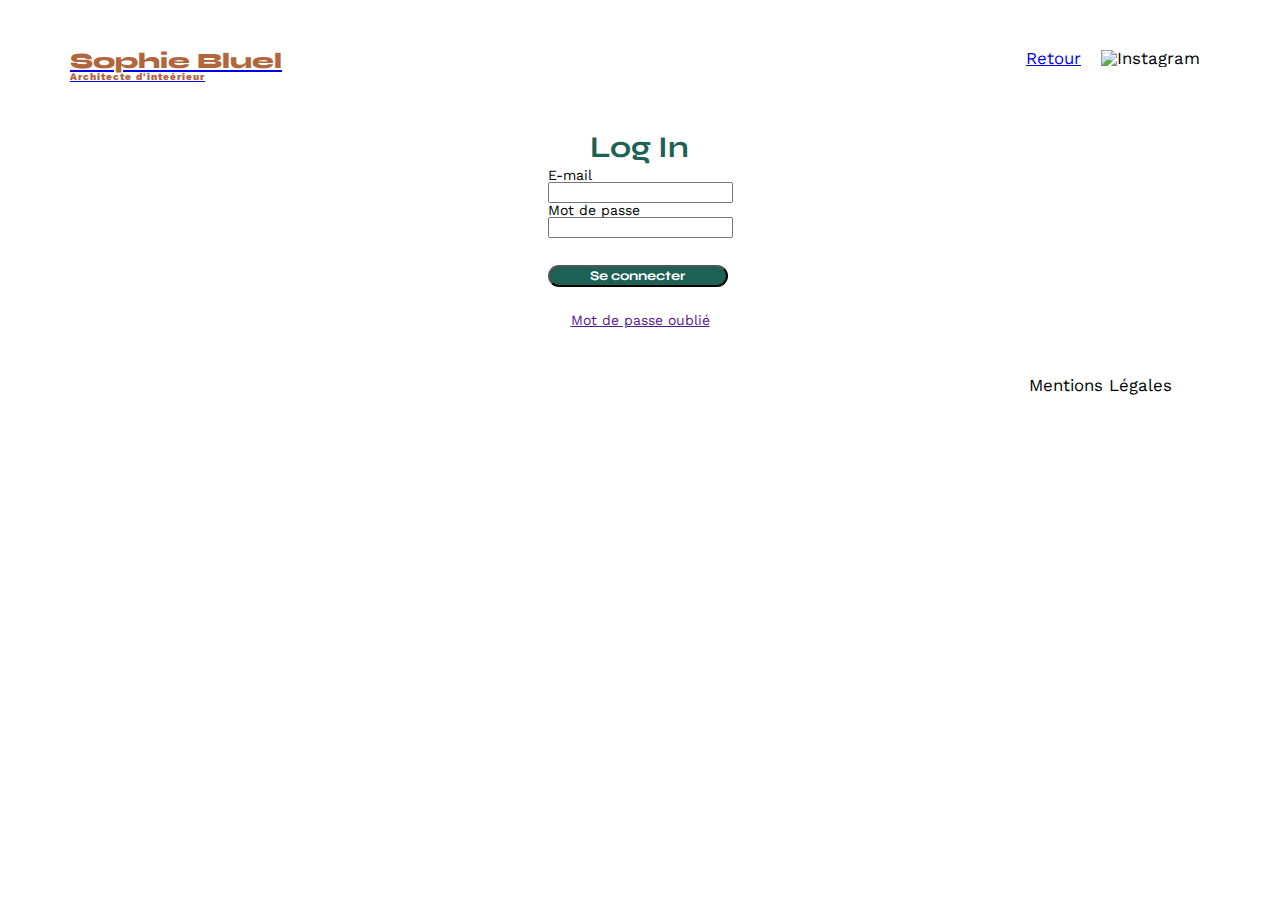
==== FrontEnd/login.html @ accaf413 "feat: modal delete img" ====
<!DOCTYPE html>
<html lang="fr">

<head>
    <meta charset="UTF-8">
    <title>Sophie Bluel - Architecte d'intérieur - page login</title>
    <meta name="viewport" content="width=device-width, initial-scale=1.0">
    <link rel="preconnect" href="https://fonts.googleapis.com">
    <link rel="preconnect" href="https://fonts.gstatic.com" crossorigin>
    <link href="https://fonts.googleapis.com/css2?family=Syne:wght@700;800&family=Work+Sans&display=swap"
        rel="stylesheet">
    <meta name="description" content="">
    <link rel="stylesheet" href="./assets/style.css">
    <script src="./assets/JS/login.js" defer></script>
</head>

<body>
    <header>
        <a href="index.html">
            <h1>Sophie Bluel <span>Architecte d'inteérieur</span></h1>
        </a>
        <nav>
            <ul>
                <a href="index.html">
                    <li>Retour</li>
                </a>
                <li><img src="./assets/icons/instagram.png" alt="Instagram"></li>
            </ul>
        </nav>
    </header>

    <main>
        <section class="login">
            <h2>Log In</h2>
            <!-- <div class="alredyLogged__error">
            </div> -->
            <form action="" method="" class="login-form" onsubmit="return false">
                <label for="email">E-mail</label><br>
                <input type="email" name="email" id="email" required>
                <div class="loginEmail-error"></div>
                <label for="password">Mot de passe</label><br>
                <input type="password" name="password" id="password" required>
                <div class="loginMdp-error">
                </div>
                <input type="submit" value="Se connecter" id="submit">
            </form>
            <a href="">Mot de passe oublié</a>
        </section>
    </main>

    <footer>
        <nav>
            <ul>
                <li>Mentions Légales</li>
            </ul>
        </nav>
    </footer>
</body>

</html>
---- FrontEnd/assets/style.css ----
/* http://meyerweb.com/eric/tools/css/reset/
   v2.0 | 20110126
   License: none (public domain)
*/

html, body, div, span, applet, object, iframe,
h1, h2, h3, h4, h5, h6, p, blockquote, pre,
a, abbr, acronym, address, big, cite, code,
del, dfn, em, img, ins, kbd, q, s, samp,
small, strike, strong, sub, sup, tt, var,
b, u, i, center,
dl, dt, dd, ol, ul, li,
fieldset, form, label, legend,
table, caption, tbody, tfoot, thead, tr, th, td,
article, aside, canvas, details, embed,
figure, figcaption, footer, header, hgroup,
menu, nav, output, ruby, section, summary,
time, mark, audio, video {
	margin: 0;
	padding: 0;
	border: 0;
	font-size: 100%;
	font: inherit;
	vertical-align: baseline;
}
/* HTML5 display-role reset for older browsers */
article, aside, details, figcaption, figure,
footer, header, hgroup, menu, nav, section {
	display: block;
}
body {
	line-height: 1;
}
ol, ul {
	list-style: none;
}
blockquote, q {
	quotes: none;
}
blockquote:before, blockquote:after,
q:before, q:after {
	content: '';
	content: none;
}
table {
	border-collapse: collapse;
	border-spacing: 0;
}
/** end reset css**/
body {
	max-width: 1140px;
	margin:auto;
	font-family: 'Work Sans' ;
	font-size: 14px;
}
header {
	display: flex;
	justify-content: space-between;
	margin: 50px 0
}
section {
	margin: 50px 0
}

h1{
	display: flex;
	flex-direction: column;
	font-family: 'Syne';
	font-size: 22px;
	font-weight: 800;
	color: #B1663C
}

h1 > span {
	font-family: 'Work Sans';
	font-size:10px;
	letter-spacing: 0.1em;
;
}

h2{
	font-family: 'Syne';
	font-weight: 700;
	font-size: 30px;
	color: #1D6154
}
nav ul {
	display: flex;
	align-items: center;
	list-style-type: none;

}
nav li {
	padding: 0 10px;
	font-size: 1.2em;
}

li:hover {
	color: #B1663C;
}
#introduction {
	display: flex;
	align-items: center;
}
#introduction figure {
	flex: 1
}
#introduction img {
	display: block;
	margin: auto;
	width: 80%;
}

#introduction article {
	flex: 1
}
#introduction h2 {
	margin-bottom: 1em;
}

#introduction p {
	margin-bottom: 0.5em;
}
#portfolio h2 {
	text-align: center;
	margin-bottom: 1em;
}
.gallery {
	width: 100%;
	display: grid;
	grid-template-columns: 1fr 1fr 1fr;
	grid-column-gap: 20px;
	grid-row-gap: 20px;
}

.gallery img {
	width: 100%;

}
#contact {
	width: 50%;
margin: auto;
}
#contact > * {
	text-align: center;

}
#contact h2{
	margin-bottom: 20px;
}
#contact form {
	text-align: left;
	margin-top:30px;
	display: flex;
	flex-direction: column;
}

#contact input {
	height: 50px;
	font-size: 1.2em;
	border: none;
	box-shadow: 0px 4px 14px rgba(0, 0, 0, 0.09);
}
#contact label {
	margin: 2em 0 1em 0;
}
#contact textarea {
	border: none;
	box-shadow: 0px 4px 14px rgba(0, 0, 0, 0.09);
}

input[type="submit"]{
	font-family: 'Syne';
	font-weight: 700;
	color: white;
	background-color: #1D6154;
	margin : 2em auto ;
	width: 180px;
	text-align: center;
	border-radius: 60px ;
}

footer nav ul {
	display: flex;
	justify-content: flex-end;
	margin: 2em
}

/* My style */
.category-btn {
	border: 1px solid #1D6154;
	border-radius: 30px;
	background-color: aliceblue;
	color: #1D6154;
	padding: 6px 25px;
	font-weight: 600;
	cursor: pointer;
}

.categories {
	display: flex;
	justify-content: center;
	padding-bottom: 50px;
	gap: 15px;
}

.category-selected {
	background-color: #1D6154;
	color: aliceblue;
}
/* aujourd'hui ********/
/* .login{
	display: flex;
	flex-direction: column;
	justify-content: center;
	align-items: center;
	height: 80vh;

}
.login a{
	text-decoration: underline;
	margin-bottom: 100px;
} */
.edit-mode {
	background-color: black;
	color: white;
	display: flex;
	justify-content: center;
	align-items: center;
	width: 100%;
	height: 59px;
	position: absolute;
	top: 0;
	left: 0;
}
.logo-edit {
	color: white;
	width: 15px;
	height: 15px;
}
.edit-projets {
	display: flex;
	justify-content: center;
	gap: 30px;
	height: 30px;
}
.edit {
	display: flex;
	align-items: center;
	color: black;
	cursor: pointer;
}

.login {
	display: flex;
	align-items: center;
	justify-content: center;
	flex-direction: column;
	h2 {
		width: 100px;
		height: 36px;
	}
}
/* modal */
* {box-sizing: border-box;}

.modal {
	position: fixed;
	display: flex;
	align-items: center;
	justify-content: center;
	top: 0;
	left: 0;
	height: 100%;
	width: 100%;
	background: rgba(0, 0, 0, 0.8);
}

.modal-wrapper {
	overflow: auto;
	width: 630px;
	height: 688px;
	padding: 20px;
	max-width: calc(100vw - 20px);
	max-height: calc(100vh - 20px);
	background-color: #FFF;
}
*:focus {
	box-shadow: 0 0 10px blue;
}
.figureModal {

}
.imageModal {
	
}
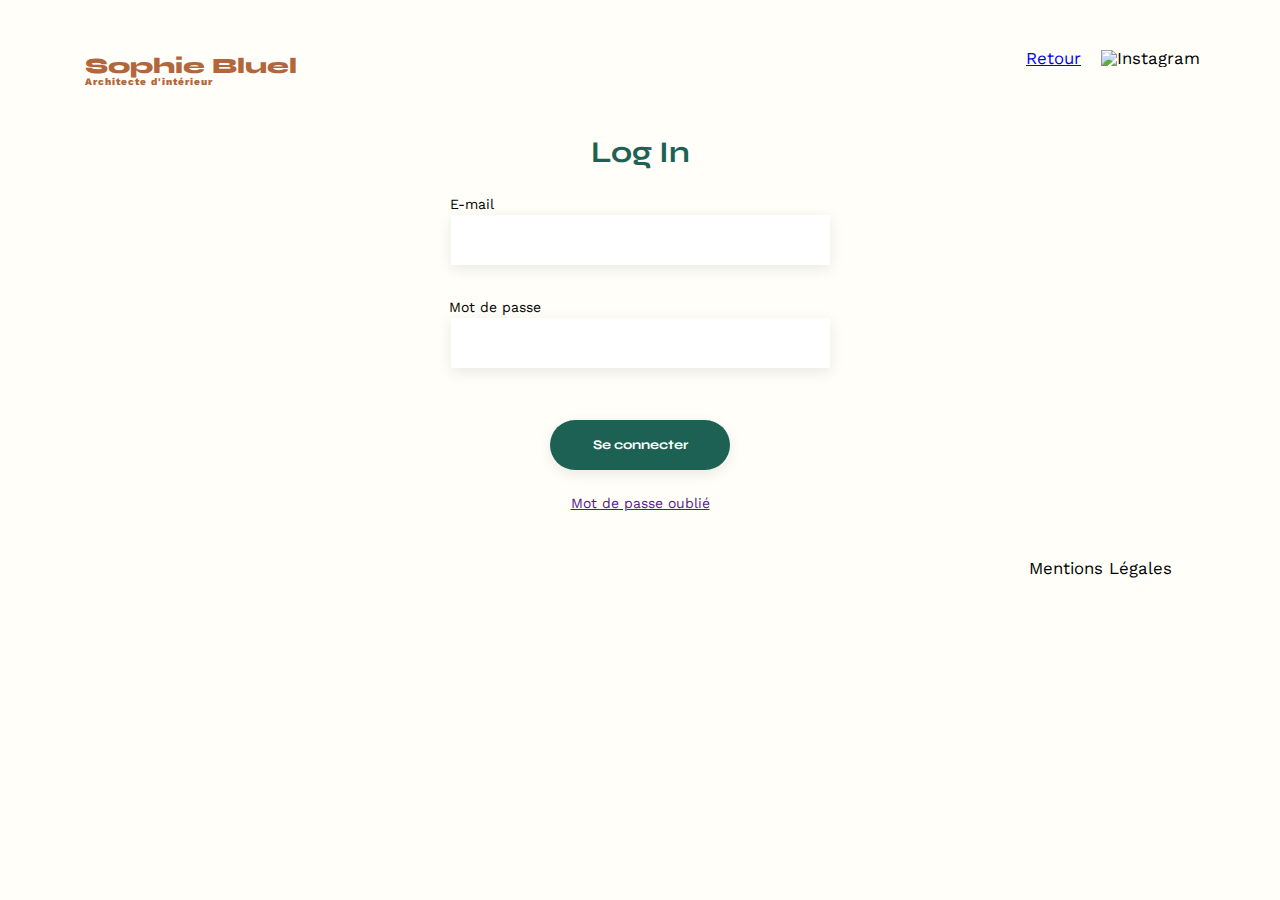
==== commit d34fb6f9: "feat: css modal delete galerie" ====
--- a/FrontEnd/login.html
+++ b/FrontEnd/login.html
@@ -16,8 +16,8 @@
 
 <body>
     <header>
-        <a href="index.html">
-            <h1>Sophie Bluel <span>Architecte d'inteérieur</span></h1>
+        <a class="logo" href="index.html">
+            <h1>Sophie Bluel <span>Architecte d'intérieur</span></h1>
         </a>
         <nav>
             <ul>
@@ -35,13 +35,12 @@
             <!-- <div class="alredyLogged__error">
             </div> -->
             <form action="" method="" class="login-form" onsubmit="return false">
-                <label for="email">E-mail</label><br>
+                <label for="email" class="email">E-mail</label><br>
                 <input type="email" name="email" id="email" required>
-                <div class="loginEmail-error"></div>
-                <label for="password">Mot de passe</label><br>
+                <div class="loginEmail-error">Erreur dans l'E-mail</div>
+                <label for="password" class="password">Mot de passe</label><br>
                 <input type="password" name="password" id="password" required>
-                <div class="loginMdp-error">
-                </div>
+                <div class="loginMdp-error">Erreur dans le mot de passe</div>
                 <input type="submit" value="Se connecter" id="submit">
             </form>
             <a href="">Mot de passe oublié</a>
--- a/FrontEnd/assets/style.css
+++ b/FrontEnd/assets/style.css
@@ -3,19 +3,87 @@
    License: none (public domain)
 */
 
-html, body, div, span, applet, object, iframe,
-h1, h2, h3, h4, h5, h6, p, blockquote, pre,
-a, abbr, acronym, address, big, cite, code,
-del, dfn, em, img, ins, kbd, q, s, samp,
-small, strike, strong, sub, sup, tt, var,
-b, u, i, center,
-dl, dt, dd, ol, ul, li,
-fieldset, form, label, legend,
-table, caption, tbody, tfoot, thead, tr, th, td,
-article, aside, canvas, details, embed,
-figure, figcaption, footer, header, hgroup,
-menu, nav, output, ruby, section, summary,
-time, mark, audio, video {
+html,
+body,
+div,
+span,
+applet,
+object,
+iframe,
+h1,
+h2,
+h3,
+h4,
+h5,
+h6,
+p,
+blockquote,
+pre,
+a,
+abbr,
+acronym,
+address,
+big,
+cite,
+code,
+del,
+dfn,
+em,
+img,
+ins,
+kbd,
+q,
+s,
+samp,
+small,
+strike,
+strong,
+sub,
+sup,
+tt,
+var,
+b,
+u,
+i,
+center,
+dl,
+dt,
+dd,
+ol,
+ul,
+li,
+fieldset,
+form,
+label,
+legend,
+table,
+caption,
+tbody,
+tfoot,
+thead,
+tr,
+th,
+td,
+article,
+aside,
+canvas,
+details,
+embed,
+figure,
+figcaption,
+footer,
+header,
+hgroup,
+menu,
+nav,
+output,
+ruby,
+section,
+summary,
+time,
+mark,
+audio,
+video {
 	margin: 0;
 	padding: 0;
 	border: 0;
@@ -23,46 +91,69 @@
 	font: inherit;
 	vertical-align: baseline;
 }
+
 /* HTML5 display-role reset for older browsers */
-article, aside, details, figcaption, figure,
-footer, header, hgroup, menu, nav, section {
+article,
+aside,
+details,
+figcaption,
+figure,
+footer,
+header,
+hgroup,
+menu,
+nav,
+section {
 	display: block;
 }
+
 body {
 	line-height: 1;
-}
-ol, ul {
+	background-color: #FFFEF8;
+}
+
+ol,
+ul {
 	list-style: none;
 }
-blockquote, q {
+
+blockquote,
+q {
 	quotes: none;
 }
-blockquote:before, blockquote:after,
-q:before, q:after {
+
+blockquote:before,
+blockquote:after,
+q:before,
+q:after {
 	content: '';
 	content: none;
 }
+
 table {
 	border-collapse: collapse;
 	border-spacing: 0;
 }
+
 /** end reset css**/
 body {
 	max-width: 1140px;
-	margin:auto;
-	font-family: 'Work Sans' ;
+	margin: auto;
+	font-family: 'Work Sans';
 	font-size: 14px;
 }
+
 header {
 	display: flex;
 	justify-content: space-between;
 	margin: 50px 0
 }
+
 section {
 	margin: 50px 0
 }
 
-h1{
+h1 {
 	display: flex;
 	flex-direction: column;
 	font-family: 'Syne';
@@ -71,25 +162,27 @@
 	color: #B1663C
 }
 
-h1 > span {
+h1>span {
 	font-family: 'Work Sans';
-	font-size:10px;
+	font-size: 10px;
 	letter-spacing: 0.1em;
-;
-}
-
-h2{
+	;
+}
+
+h2 {
 	font-family: 'Syne';
 	font-weight: 700;
 	font-size: 30px;
 	color: #1D6154
 }
+
 nav ul {
 	display: flex;
 	align-items: center;
 	list-style-type: none;
 
 }
+
 nav li {
 	padding: 0 10px;
 	font-size: 1.2em;
@@ -98,13 +191,16 @@
 li:hover {
 	color: #B1663C;
 }
+
 #introduction {
 	display: flex;
 	align-items: center;
 }
+
 #introduction figure {
 	flex: 1
 }
+
 #introduction img {
 	display: block;
 	margin: auto;
@@ -114,6 +210,7 @@
 #introduction article {
 	flex: 1
 }
+
 #introduction h2 {
 	margin-bottom: 1em;
 }
@@ -121,10 +218,12 @@
 #introduction p {
 	margin-bottom: 0.5em;
 }
+
 #portfolio h2 {
 	text-align: center;
 	margin-bottom: 1em;
 }
+
 .gallery {
 	width: 100%;
 	display: grid;
@@ -137,20 +236,24 @@
 	width: 100%;
 
 }
+
 #contact {
 	width: 50%;
-margin: auto;
-}
-#contact > * {
+	margin: auto;
+}
+
+#contact>* {
 	text-align: center;
 
 }
-#contact h2{
+
+#contact h2 {
 	margin-bottom: 20px;
 }
+
 #contact form {
 	text-align: left;
-	margin-top:30px;
+	margin-top: 30px;
 	display: flex;
 	flex-direction: column;
 }
@@ -161,23 +264,25 @@
 	border: none;
 	box-shadow: 0px 4px 14px rgba(0, 0, 0, 0.09);
 }
+
 #contact label {
 	margin: 2em 0 1em 0;
 }
+
 #contact textarea {
 	border: none;
 	box-shadow: 0px 4px 14px rgba(0, 0, 0, 0.09);
 }
 
-input[type="submit"]{
+input[type="submit"] {
 	font-family: 'Syne';
 	font-weight: 700;
 	color: white;
 	background-color: #1D6154;
-	margin : 2em auto ;
+	margin: 2em auto;
 	width: 180px;
 	text-align: center;
-	border-radius: 60px ;
+	border-radius: 60px;
 }
 
 footer nav ul {
@@ -208,19 +313,14 @@
 	background-color: #1D6154;
 	color: aliceblue;
 }
-/* aujourd'hui ********/
-/* .login{
-	display: flex;
-	flex-direction: column;
-	justify-content: center;
-	align-items: center;
-	height: 80vh;
-
-}
-.login a{
-	text-decoration: underline;
-	margin-bottom: 100px;
-} */
+
+/******* login *******/
+.logo {
+	text-decoration: none;
+	padding-top: 5px;
+	padding-left: 15px;
+}
+
 .edit-mode {
 	background-color: black;
 	color: white;
@@ -233,17 +333,20 @@
 	top: 0;
 	left: 0;
 }
+
 .logo-edit {
 	color: white;
 	width: 15px;
 	height: 15px;
 }
+
 .edit-projets {
 	display: flex;
 	justify-content: center;
 	gap: 30px;
 	height: 30px;
 }
+
 .edit {
 	display: flex;
 	align-items: center;
@@ -254,15 +357,54 @@
 .login {
 	display: flex;
 	align-items: center;
-	justify-content: center;
 	flex-direction: column;
-	h2 {
-		width: 100px;
-		height: 36px;
-	}
-}
-/* modal */
-* {box-sizing: border-box;}
+}
+
+.login-form {
+	display: flex;
+	align-items: center;
+	justify-content: first baseline;
+	flex-direction: column;
+	padding-top: 20px;
+}
+
+input {
+	width: 379px;
+	height: 50px;
+	border: none;
+	box-shadow: 0 4px 14px rgba(0, 0, 0, 0.09);
+	margin-bottom: 25px;
+}
+
+.email {
+	position: relative;
+	top: 10px;
+	right: 168px;
+}
+
+.password {
+	position: relative;
+	top: 10px;
+	right: 145px;
+}
+
+
+.loginEmail-error {
+	display: none;
+	color: red;
+	font-family: 'Franklin Gothic Medium', 'Arial Narrow', Arial, sans-serif
+}
+
+.loginMdp-error {
+	display: none;
+	color: red;
+	font-family: 'Franklin Gothic Medium', 'Arial Narrow', Arial, sans-serif;
+}
+
+/******* modal*******/
+* {
+	box-sizing: border-box;
+}
 
 .modal {
 	position: fixed;
@@ -284,13 +426,67 @@
 	max-width: calc(100vw - 20px);
 	max-height: calc(100vh - 20px);
 	background-color: #FFF;
-}
+	border-radius: 10px;
+}
+
 *:focus {
 	box-shadow: 0 0 10px blue;
 }
-.figureModal {
-
+
+.galerieModal {
+	width: 100%;
+	display: grid;
+	grid-template-columns: 1fr 1fr 1fr 1fr 1fr;
+	grid-column-gap: 10px;
+	grid-row-gap: 10px;
+}
+
+.modal-wrapper h2 {
+	display: flex;
+	justify-content: center;
+	align-items: center;
+	color: #000000;
+	font-weight: 400;
+	margin-bottom: 50px;
+}
+
+.close-deleted {
+	position: relative;
+	left: 550px;
+}
+
+.fa-trash-can {
+	position: relative;
+	left: 70px;
+	top: -85px;
+	border: solid 1px black;
+	background-color: black;
+	color: #FFF;
+	padding: 2px;
+	border-radius: 3px;
+}
+
+.bordure {
+	border: solid 1px #B3B3B3;
+	margin-top: 100px;
+}
+
+.ajoutphoto {
+	width: 237px;
+	height: 36px;
+	font-size: 1.2em;
+	border: none;
+	box-shadow: 0px 4px 14px rgba(0, 0, 0, 0.09);
+	color: white;
+	background-color: #1D6154;
+	margin: 2em auto;
+	border-radius: 60px;
+	display: flex;
+	justify-content: center;
+	align-items: center;
 }
 .imageModal {
-	
-}+	width: 76px;
+	height: 102px;
+}
+.figureModal {}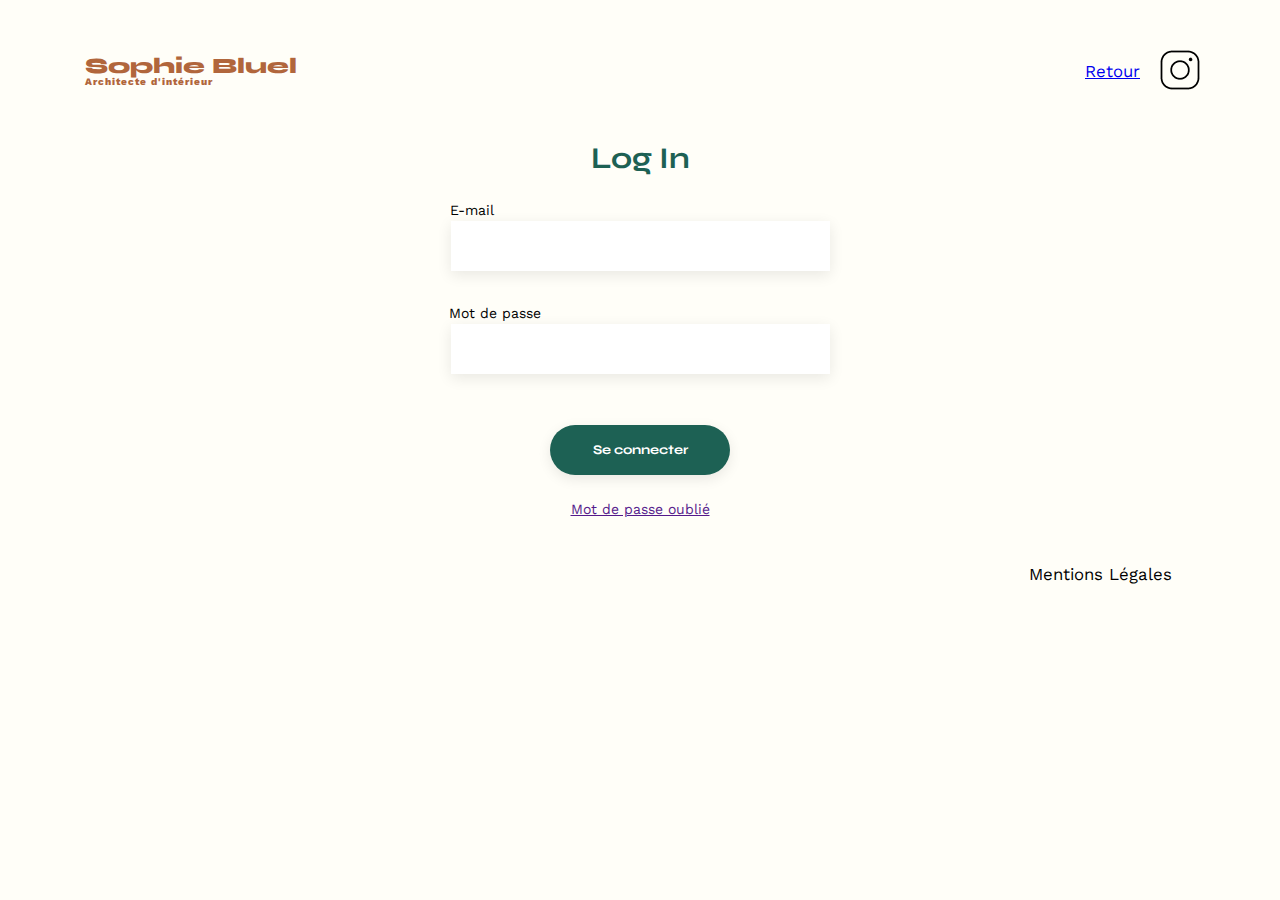
==== commit 2160fbd8: "refactor: formulaire, mode Admin" ====
--- a/FrontEnd/login.html
+++ b/FrontEnd/login.html
@@ -37,10 +37,10 @@
             <form action="" method="" class="login-form" onsubmit="return false">
                 <label for="email" class="email">E-mail</label><br>
                 <input type="email" name="email" id="email" required>
-                <div class="loginEmail-error">Erreur dans l'E-mail</div>
+                <!-- <div class="loginEmail-error">Erreur dans l'E-mail</div> -->
                 <label for="password" class="password">Mot de passe</label><br>
                 <input type="password" name="password" id="password" required>
-                <div class="loginMdp-error">Erreur dans le mot de passe</div>
+                <div class="loginMdp-error">E-mail et/ou mot de passe érroné</div>
                 <input type="submit" value="Se connecter" id="submit">
             </form>
             <a href="">Mot de passe oublié</a>
--- a/FrontEnd/assets/style.css
+++ b/FrontEnd/assets/style.css
@@ -224,7 +224,7 @@
 	margin-bottom: 1em;
 }
 
-.gallery {
+.gallerie {
 	width: 100%;
 	display: grid;
 	grid-template-columns: 1fr 1fr 1fr;
@@ -232,8 +232,10 @@
 	grid-row-gap: 20px;
 }
 
-.gallery img {
+.gallerie img {
 	width: 100%;
+	height: 390px;
+	object-fit: cover;
 
 }
 
@@ -291,8 +293,9 @@
 	margin: 2em
 }
 
-/* My style */
-.category-btn {
+/* boutons de catégories */
+
+.btn-filtres {
 	border: 1px solid #1D6154;
 	border-radius: 30px;
 	background-color: aliceblue;
@@ -309,19 +312,20 @@
 	gap: 15px;
 }
 
-.category-selected {
+.btn-selectionne {
 	background-color: #1D6154;
 	color: aliceblue;
 }
 
-/******* login *******/
+/*** login ***/
+
 .logo {
 	text-decoration: none;
 	padding-top: 5px;
 	padding-left: 15px;
 }
 
-.edit-mode {
+.bar-edition {
 	background-color: black;
 	color: white;
 	display: flex;
@@ -345,9 +349,10 @@
 	justify-content: center;
 	gap: 30px;
 	height: 30px;
-}
-
-.edit {
+	flex-direction: row-reverse;
+}
+
+.btn-modifier {
 	display: flex;
 	align-items: center;
 	color: black;
@@ -388,6 +393,7 @@
 	right: 145px;
 }
 
+/* gestion des erreurs email et mot de passe */
 
 .loginEmail-error {
 	display: none;
@@ -401,7 +407,7 @@
 	font-family: 'Franklin Gothic Medium', 'Arial Narrow', Arial, sans-serif;
 }
 
-/******* modal*******/
+/*** La modal de supp photo ***/
 * {
 	box-sizing: border-box;
 }
@@ -419,10 +425,12 @@
 }
 
 .modal-wrapper {
+	/* scroll barre auto */
 	overflow: auto;
 	width: 630px;
 	height: 688px;
 	padding: 20px;
+	/* max-W & max-H 1x la taille de l'ecran moins 20px */
 	max-width: calc(100vw - 20px);
 	max-height: calc(100vh - 20px);
 	background-color: #FFF;
@@ -451,8 +459,13 @@
 }
 
 .close-deleted {
-	position: relative;
-	left: 550px;
+	display: flex;
+	justify-content: end;
+	margin-top: 26px;
+	margin-left: 30px;
+	font-size: 24px;
+	cursor: pointer;
+	
 }
 
 .fa-trash-can {
@@ -468,7 +481,7 @@
 
 .bordure {
 	border: solid 1px #B3B3B3;
-	margin-top: 100px;
+	margin: 100px 80px 30px;
 }
 
 .ajoutphoto {
@@ -484,9 +497,185 @@
 	display: flex;
 	justify-content: center;
 	align-items: center;
-}
-.imageModal {
+	cursor: pointer;
+}
+.elementImage {
 	width: 76px;
 	height: 102px;
 }
-.figureModal {}+
+.title-modal {
+	text-align: center;
+	color: #000;
+	font-family: "work sans";
+	font-size: 26px;
+	font-weight: 400;
+	margin-top: 10px;
+}
+
+.gallery-list {
+	padding-bottom: 67px;
+	border-bottom: 1px solid #b3b3b3;
+	margin-right: 100px;
+	margin-left: 100px;
+	margin-top: 46px;
+	display: grid;
+	grid-template-columns: repeat(5, 1fr);
+	gap: 25px 5px;
+}
+
+.add-photo {
+	display: flex;
+	justify-content: center;
+	align-items: center;
+	margin-bottom: 45px;
+	margin-top: 38px;
+	margin-right: auto;
+	margin-left: auto;
+	border: none;
+	width: 237px;
+	height: 36px;
+	border-radius: 60px;
+	font-family: 'Syne';
+	font-weight: 700;
+	color: white;
+	background-color: #1D6154;
+	cursor: pointer;
+}
+
+.modal-img {
+	width: 78px;
+	height: 104px;
+	object-fit: cover;
+}
+
+.cute-gallery {
+	position: relative;
+}
+
+.delete-work{
+	position: absolute;
+	right: 6px;
+	top: 6px;
+	color: #fff;
+	background-color: #000;
+	padding: 3px 4px;
+	font-size: 9px;
+	border-radius: 2px;
+	cursor: pointer;
+}
+
+.message-deleted {
+	color: red;
+	display: none;
+	justify-content: center;
+	margin-top: 10px;
+	font-size: 16px;
+	font-weight: 700;
+}
+
+/* La modal Ajout photo */
+
+.modal-add {
+	display: none;
+	flex-direction: column;
+	height: 670px;
+}
+
+.js-modal-close {
+	display: flex;
+	justify-content: end;
+
+}
+.retour {
+	margin-top: 26px;
+	margin-left: 30px;
+	font-size: 24px;
+	cursor: pointer;
+}
+
+.form-photo{
+	display: flex;
+	flex-direction: column;
+	margin: 0 105px;
+}
+
+.add-nvl-photo {
+	display: flex;
+	align-items: center;
+	justify-content: center;
+	background-color: #e8f1f6;
+	width: 420px;
+	height: 169px;
+	margin-top: 36px;
+	margin-bottom: 9px;
+}
+
+.div-ajout-photo {
+	display: flex;
+	flex-direction: column;
+	align-items: center;
+}
+.picture {
+	font-size: 76px;
+	color: #b9c5cc;
+}
+
+.btn-add-new-photo {
+	background-color: #b9c5cc;
+	color: #306685;
+	padding: 10px 33px;
+	margin-top: 6px;
+	border-radius: 50px;
+	cursor: pointer;
+	transition: transform;
+}
+
+.btn-add-new-photo:hover {
+	transform: scale(1.1);
+}
+
+#file {
+		display: none;
+}
+
+.type-file {
+	font-size: 10px;
+	color: #444;
+	margin-bottom: 6px;
+	margin-top:5px ;
+}
+
+.title-categorie{
+	color: #3D3D3D;
+	margin-top: 25px;
+	padding-bottom: 47px;
+	border-bottom: 1px solid #b3b3b3;
+}
+
+#title-photo, #categorie-photo {
+	width: 420px;
+	height: 51px;
+	border: none;
+	box-shadow: 0px 4px 14px 0px rgba(0, 0, 0, 0.09);
+	margin-top: 10px;
+	font-size: 1.2rem;
+	color: #444444;
+}
+
+#title-photo {
+	margin-bottom: 21px;
+}
+
+ #btn-valid {
+	width: 237px;
+	height: 36px;
+	border: none;
+	margin-top: 32px;
+	margin-bottom: 45px;
+}
+
+.nvl-photo {
+	max-width: 420px;
+	max-height: 169px;
+}